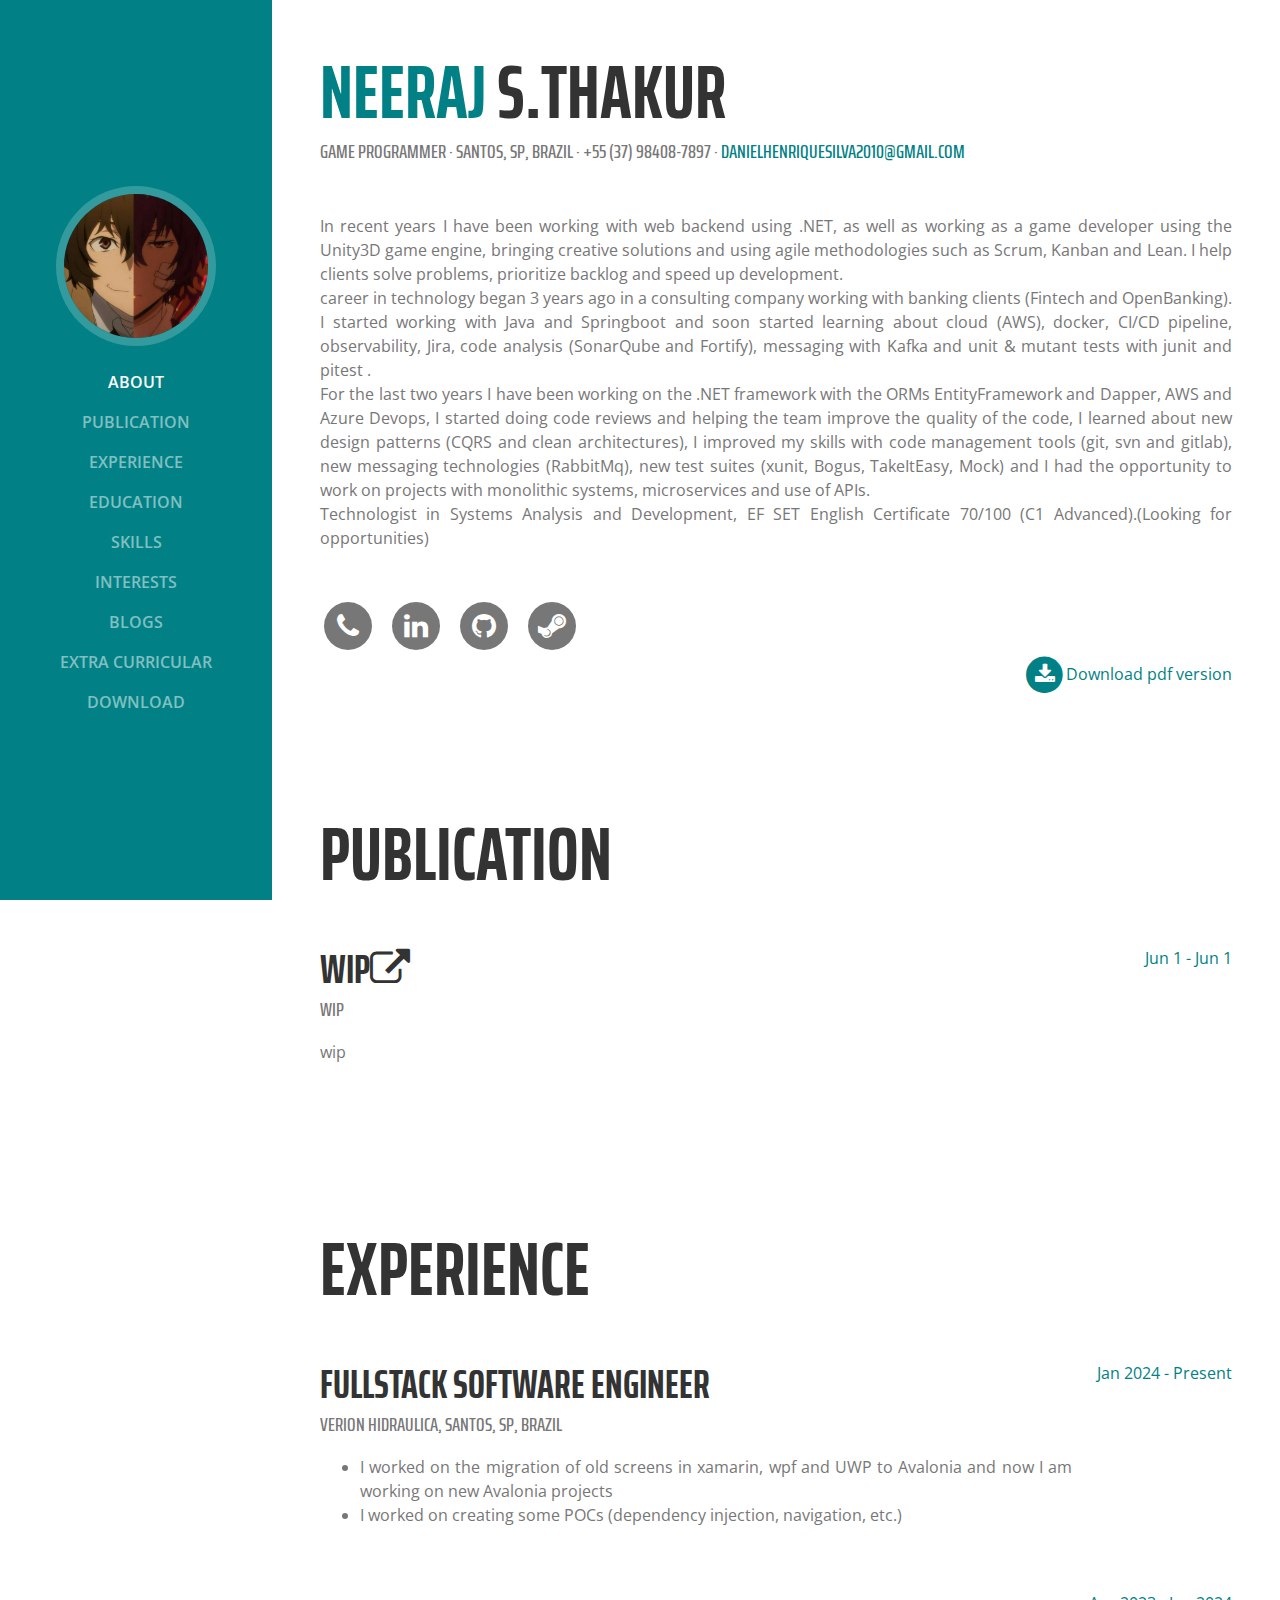
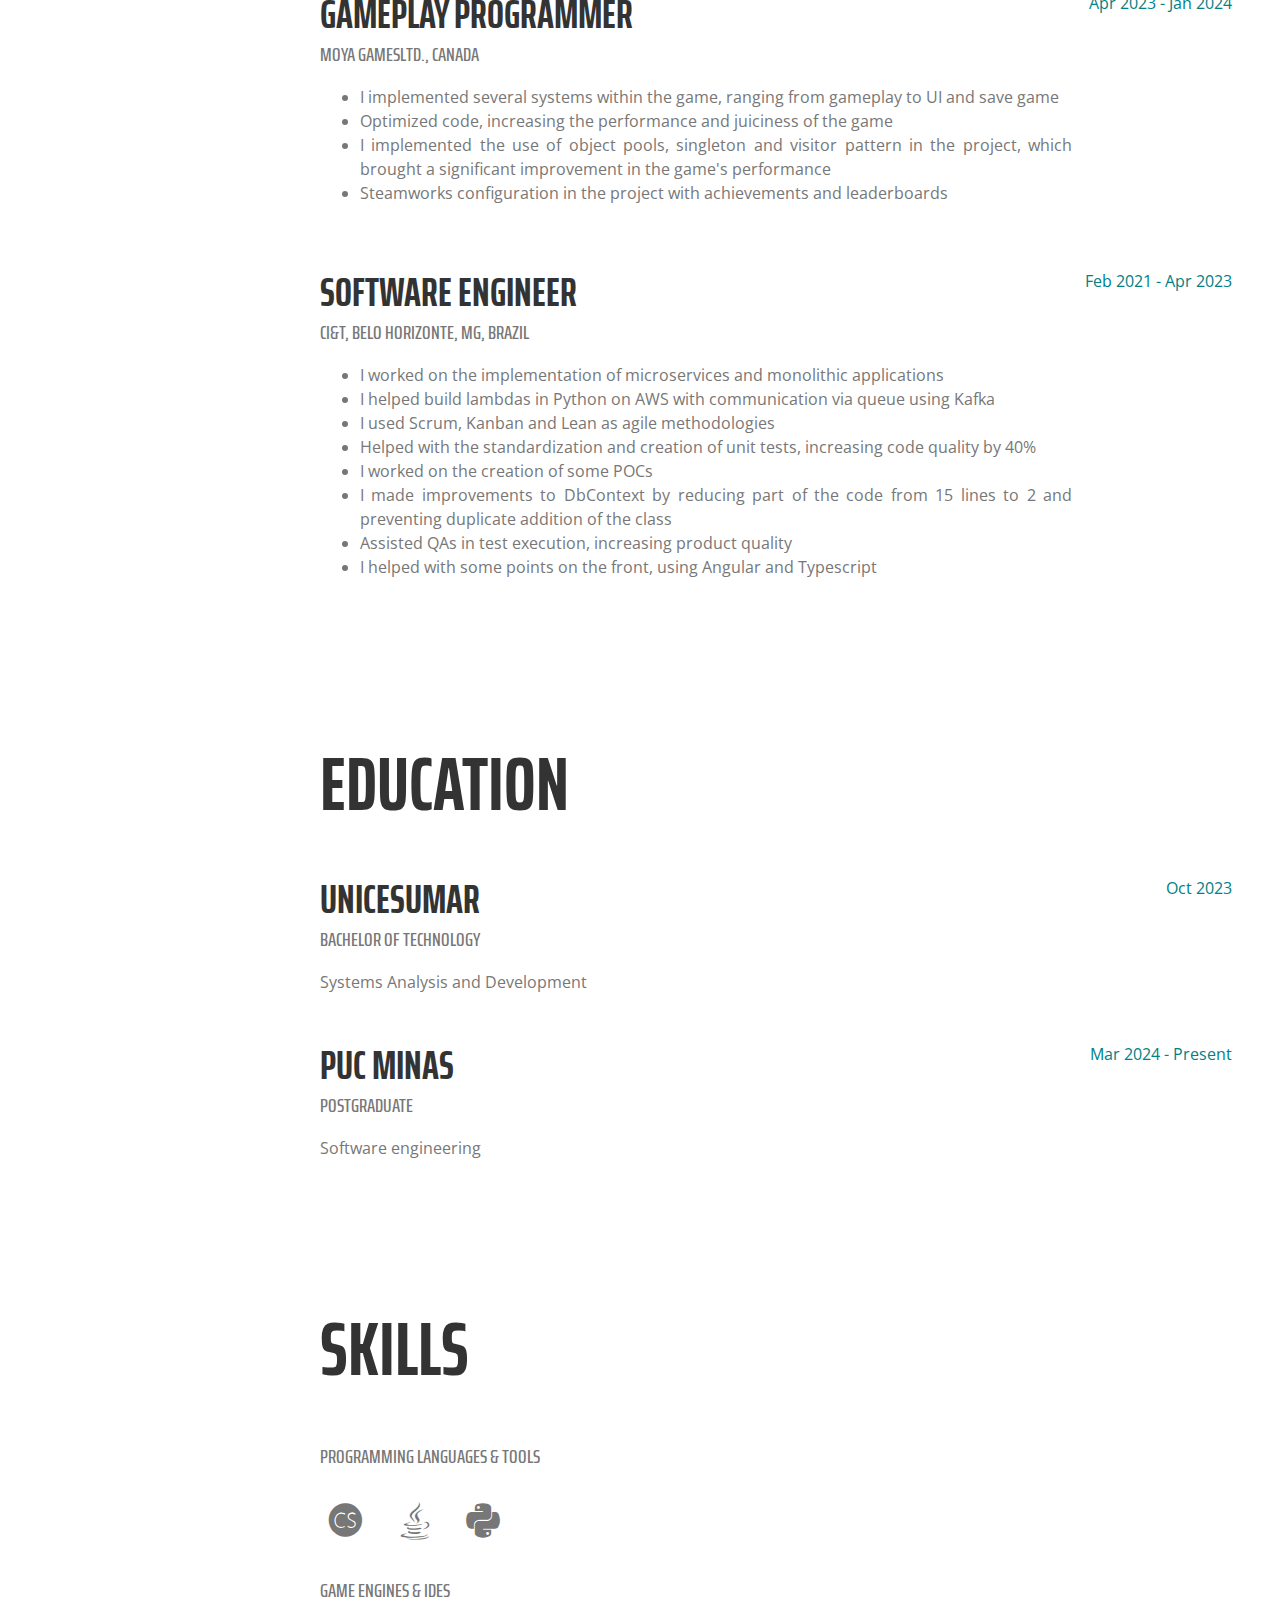
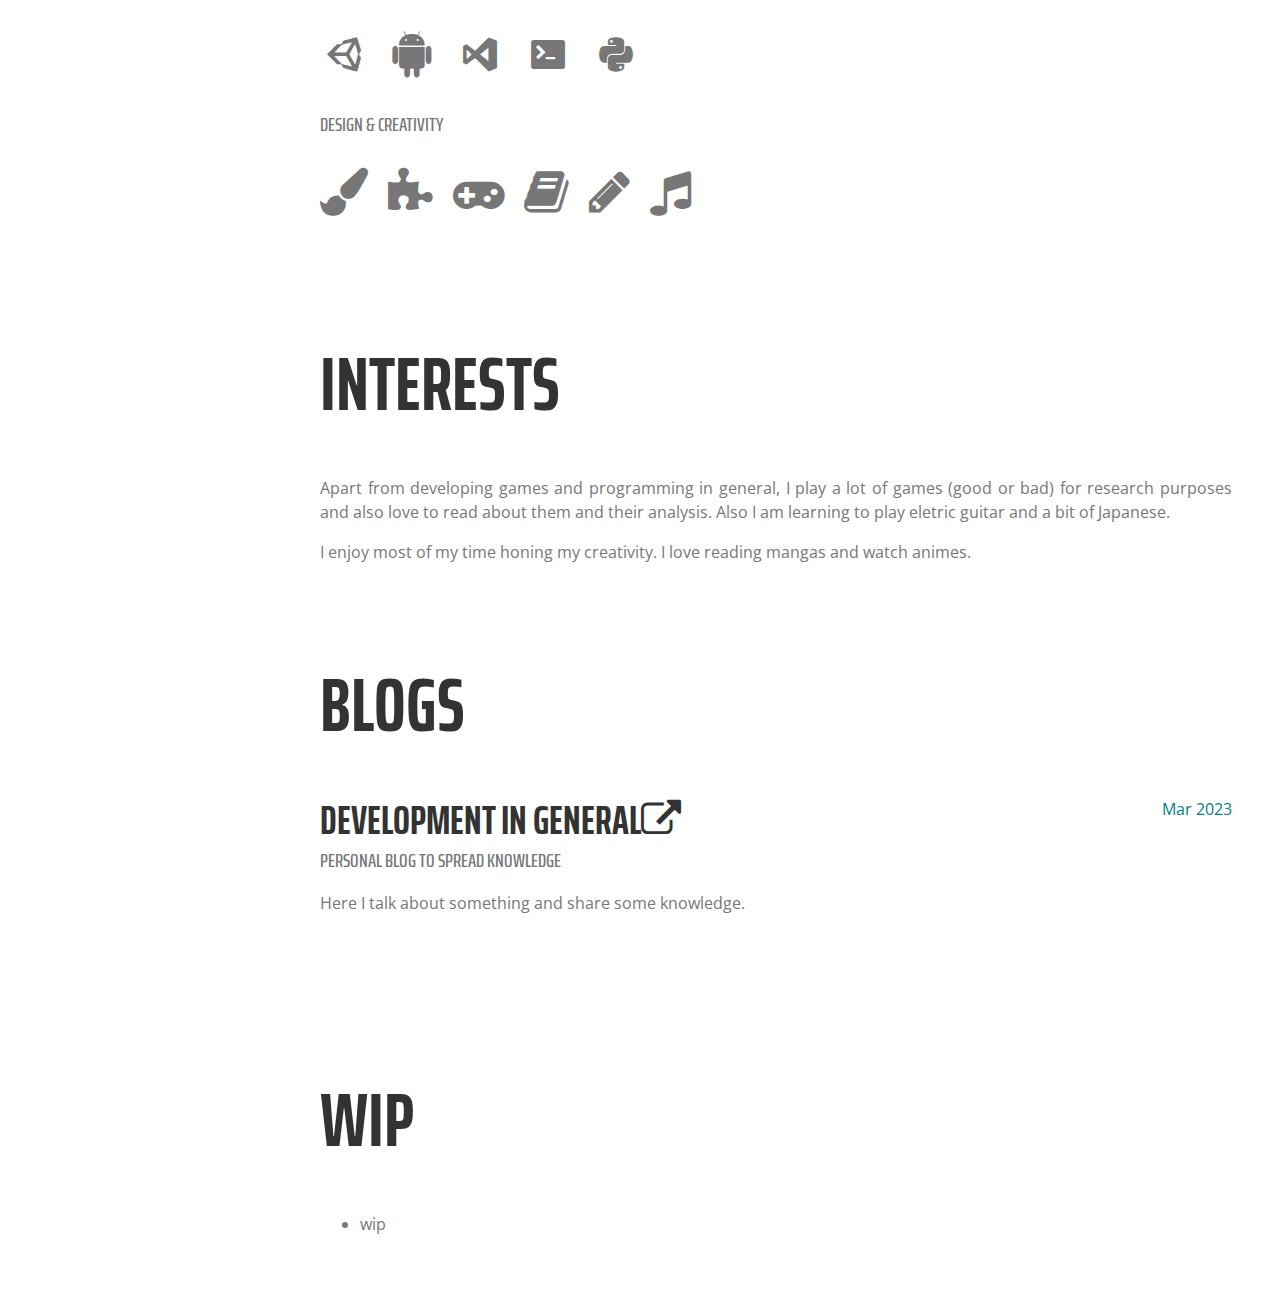
==== resume/index.html @ c1bdfba7 "new layout" ====
<!DOCTYPE html>
<html lang="en">

  <head>

    <meta charset="utf-8">
    <meta name="viewport" content="width=device-width, initial-scale=1, shrink-to-fit=no">
    <meta name="description" content="Software engineer and Game programmer Portfolio of Daniel Henrique, UniCesumar B.Tech gradutate. Experienced in Unity3D, Blender, C#, C++, Gameplay Prototyping and many more.">
    <meta name="author" content="Daniel Henrique, danielhenriquesilva2010@gmail.com">
    <meta name="keywords" content="Game, Programmer, Gameplay, Developer, Indie, Designer, Portfolio, Resume, Unity, Unity3D, Blender, C#, C++, C, Python, UniCesumar, Brazil, Brazilian, Microsoft, 3D, 2D">
    <meta property="og:image" content="../img/dazai.jpg">

    <title>Game Programmer Resume, Daniel Henrique</title>

    <!-- Bootstrap core CSS -->
    <link href="vendor/bootstrap/css/bootstrap.min.css" rel="stylesheet">

    <!-- Custom fonts for this template -->
    <link href="https://fonts.googleapis.com/css?family=Saira+Extra+Condensed" rel="stylesheet">
    <link href="https://fonts.googleapis.com/css?family=Open+Sans" rel="stylesheet">
    <link href="../vendor/font-awesome/css/font-awesome.min.css" rel="stylesheet">
    <link href="vendor/devicons/css/devicons.min.css" rel="stylesheet">
    <link href="vendor/simple-line-icons/css/simple-line-icons.css" rel="stylesheet">

    <!-- Custom styles for this template -->
    <link href="css/resume.min.css" rel="stylesheet">
    <link href="../css/theme.css" rel="stylesheet">
    <link rel="icon" href="../img/icon.ico">

  </head>

  <body id="page-top">

    <nav class="navbar navbar-expand-lg navbar-dark bg-primary fixed-top" id="sideNav">
      <a class="navbar-brand js-scroll-trigger" target="_parent"  href="..">
        <span class="d-block d-lg-none">Neeraj S.Thakur</span>
        <span class="d-none d-lg-block">
          <img class="img-fluid img-profile rounded-circle mx-auto mb-2" src="../img/dazai.jpg"  alt="Daniel Henrique, Game Programmer" title="Daniel Henrique">
        </span>
      </a>
      <button class="bg-primary navbar-toggler" type="button" data-toggle="collapse" data-target="#navbarSupportedContent" aria-controls="navbarSupportedContent" aria-expanded="false" aria-label="Toggle navigation" style="outline:0px">
        <span class="navbar-toggler-icon"></span>
      </button>
      <div class="bg-primary collapse navbar-collapse" id="navbarSupportedContent">
        <ul class="navbar-nav">
          <li class="nav-item">
            <a id="ScrollTo-about" class="nav-link js-scroll-trigger" href="#about">About</a>
          </li>
          <li class="nav-item">
            <a id="ScrollTo-publication" class="nav-link js-scroll-trigger" href="#publication">Publication</a>
          </li>
          <li class="nav-item">
            <a id="ScrollTo-experience" class="nav-link js-scroll-trigger" href="#experience">Experience</a>
          </li>
          <li class="nav-item">
            <a id="ScrollTo-education" class="nav-link js-scroll-trigger" href="#education">Education</a>
          </li>
          <li class="nav-item">
            <a id="ScrollTo-skills" class="nav-link js-scroll-trigger" href="#skills">Skills</a>
          </li>
          <li class="nav-item">
            <a id="ScrollTo-interests" class="nav-link js-scroll-trigger" href="#interests">Interests</a>
          </li>
          <li class="nav-item">
            <a id="ScrollTo-blogs" class="nav-link js-scroll-trigger" href="#blogs">Blogs</a>
          </li>
          <li class="nav-item">
            <a id="ScrollTo-blogs" class="nav-link js-scroll-trigger" href="#extracurricular">Extra Curricular</a>
          </li>
          <li class="nav-item">
            <a class="nav-link js-scroll-trigger" href="ResumeEN-DanielHenrique.pdf" download="ResumeEN-DanielHenrique.pdf">Download</a>
          </li>
        </ul>
      </div>
    </nav>

    <div class="container-fluid p-0">

      <section class="resume-section p-3 p-lg-5 d-flex d-column" id="about">
        <div class="my-auto">
          <a target="_parent"  href="..">
            <h1 class="mb-0">
              <span class="text-primary">Neeraj</span>
              S.Thakur
            </h1>
          </a>
          <div class="subheading mb-5">Game Programmer · Santos, SP, Brazil · +55 (37) 98408-7897 ·
            <a href="mailto:danielhenriquesilva2010@gmail.com">danielhenriquesilva2010@gmail.com</a>
          </div>
          <p class="mb-5">In recent years I have been working with web backend using .NET, as well as working as a game developer using the Unity3D game engine, bringing creative solutions and using agile methodologies such as Scrum, Kanban and Lean. I help clients solve problems, prioritize backlog and speed up development.
			
			<br>career in technology began 3 years ago in a consulting company working with banking clients (Fintech and OpenBanking). I started working with Java and Springboot and soon started learning about cloud (AWS), docker, CI/CD pipeline, observability, Jira, code analysis (SonarQube and Fortify), messaging with Kafka and unit & mutant tests with junit and pitest .
			
			<br>For the last two years I have been working on the .NET framework with the ORMs EntityFramework and Dapper, AWS and Azure Devops, I started doing code reviews and helping the team improve the quality of the code, I learned about new design patterns (CQRS and clean architectures), I improved my skills with code management tools (git, svn and gitlab), new messaging technologies (RabbitMq), new test suites (xunit, Bogus, TakeItEasy, Mock) and I had the opportunity to work on projects with monolithic systems, microservices and use of APIs.
			
			<br>Technologist in Systems Analysis and Development, EF SET English Certificate 70/100 (C1 Advanced).(Looking for opportunities)</p>
          <ul class="list-inline list-social-icons mb-0">
            <li class="list-inline-item">
              <a href="tel:+5537984087897">
                <span class="fa-stack fa-lg">
                  <i class="fa fa-circle fa-stack-2x"></i>
                  <i class="fa fa-phone fa-stack-1x fa-inverse"></i>
                </span>
              </a>
            </li>
            <li class="list-inline-item">
              <a href="https://www.linkedin.com/in/daniel-henrique-silva-167375132/" target="_blank">
                <span class="fa-stack fa-lg">
                  <i class="fa fa-circle fa-stack-2x"></i>
                  <i class="fa fa-linkedin fa-stack-1x fa-inverse"></i>
                </span>
              </a>
            </li>
            <li class="list-inline-item">
              <a href="https://github.com/lekrieg" target="_blank">
                <span class="fa-stack fa-lg">
                  <i class="fa fa-circle fa-stack-2x"></i>
                  <i class="fa fa-github fa-stack-1x fa-inverse"></i>
                </span>
              </a>
            </li>
            <li class="list-inline-item">
              <a href="https://steamcommunity.com/profiles/76561199557703453/" target="_blank">
                <span class="fa-stack fa-lg">
                  <i class="fa fa-circle fa-stack-2x"></i>
                  <i class="fa fa-steam fa-stack-1x fa-inverse"></i>
                </span>
              </a>
            </li>
          </ul>
          <p style="float: right" class="list-inline-item">
            <a href="ResumeEN-DanielHenrique.pdf" download="ResumeEN-DanielHenrique.pdf">
              <span class="fa-stack fa-lg">
                <i class="fa fa-circle fa-stack-2x"></i>
                <i class="fa fa-download fa-stack-1x fa-inverse"></i>
              </span>Download pdf version
            </a>
          </p>
        </div>
      </section>

      
      <section class="resume-section p-3 p-lg-5 d-flex flex-column" id="publication">
          <div class="my-auto">
            <h1 class="mb-5">Publication</h1>
  
            <div class="resume-item d-flex flex-column flex-md-row mb-5">
              <div class="resume-content mr-auto">
                <h3 class="mb-0">WIP<i class="fa fa-external-link"></i></h3>
                <div class="subheading mb-3">wip</div>
                <p>wip</p>
              </div>
              <div class="resume-date text-md-right">
                <span class="text-primary">Jun 1 - Jun 1</span>
              </div>
            </div>
      </section>      

      <section class="resume-section p-3 p-lg-5 d-flex flex-column" id="experience">
        <div class="my-auto">
          <h1 class="mb-5">Experience</h1>
		  
          <div class="resume-item d-flex flex-column flex-md-row mb-5">
            <div class="resume-content mr-auto">
              <h3 class="mb-0">Fullstack software engineer</h3>
              <div class="subheading mb-3">Verion Hidraulica, Santos, SP, Brazil</div>
              <ul>
                  <li>I worked on the migration of old screens in xamarin, wpf and UWP to Avalonia and now I am working on new Avalonia projects</li>
                  <li>I worked on creating some POCs (dependency injection, navigation, etc.)</li>
              </ul>
            </div>
            <div class="resume-date text-md-right">
              <span class="text-primary">Jan 2024 - Present</span>
            </div>
          </div>

          <div class="resume-item d-flex flex-column flex-md-row mb-5">
            <div class="resume-content mr-auto">
              <h3 class="mb-0">Gameplay Programmer</h3>
              <div class="subheading mb-3">Moya GamesLTD., Canada</div>              
              <ul>
                  <li>I implemented several systems within the game, ranging from gameplay to UI and save game</li>
                  <li>Optimized code, increasing the performance and juiciness of the game</li>
                  <li>I implemented the use of object pools, singleton and visitor pattern in the project, which brought a significant improvement in the game's performance</li>
				  <li>Steamworks configuration in the project with achievements and leaderboards</li>
              </ul>
            </div>
            <div class="resume-date text-md-right">
              <span class="text-primary">Apr 2023 - Jan 2024</span>
            </div>
          </div>

          <div class="resume-item d-flex flex-column flex-md-row mb-5">
            <div class="resume-content mr-auto">
              <h3 class="mb-0">Software engineer</h3>
              <div class="subheading mb-3">CI&T, Belo Horizonte, MG, Brazil</div>
              <ul>
                  <li>I worked on the implementation of microservices and monolithic applications</li>
                  <li>I helped build lambdas in Python on AWS with communication via queue using Kafka</li>
                  <li>I used Scrum, Kanban and Lean as agile methodologies</li>
				  <li>Helped with the standardization and creation of unit tests, increasing code quality by 40%</li>
				  <li>I worked on the creation of some POCs</li>
				  <li>I made improvements to DbContext by reducing part of the code from 15 lines to 2 and preventing duplicate addition of the class</li>
				  <li>Assisted QAs in test execution, increasing product quality</li>
				  <li>I helped with some points on the front, using Angular and Typescript</li>
              </ul>
            </div>
            <div class="resume-date text-md-right">
              <span class="text-primary">Feb 2021 - Apr 2023</span>
            </div>
          </div>

      </section>

      <section class="resume-section p-3 p-lg-5 d-flex flex-column" id="education">
        <div class="my-auto">
          <h1 class="mb-5">Education</h1>

          <div class="resume-item d-flex flex-column flex-md-row mb-5">
            <div class="resume-content mr-auto">
              <h3 class="mb-0">UniCesumar</h3>
              <div class="subheading mb-3">Bachelor of Technology</div>
              <div>Systems Analysis and Development</div>
            </div>
            <div class="resume-date text-md-right">
              <span class="text-primary">Oct 2023</span>
            </div>
          </div>

		  <div class="resume-item d-flex flex-column flex-md-row mb-5">
            <div class="resume-content mr-auto">
              <h3 class="mb-0">PUC Minas</h3>
              <div class="subheading mb-3">Postgraduate</div>
              <div>Software engineering</div>
            </div>
            <div class="resume-date text-md-right">
              <span class="text-primary">Mar 2024 - Present</span>
            </div>
          </div>

        </div>
      </section>

      <section class="resume-section p-3 p-lg-5 d-flex flex-column" id="skills">
        <div class="my-auto">
          <h1 class="mb-5">Skills</h1>
          
          <div class="subheading mb-3">Programming Languages &amp; Tools</div>
          <ul class="list-inline list-icons">
            <li class="list-inline-item">
              <i class="devicons devicons-scriptcs"></i>
            </li>
            <li class="list-inline-item">
              <i class="devicons devicons-java"></i>
            </li>
            <li class="list-inline-item">
              <i class="devicons devicons-python"></i>
            </li>
          </ul>
          <div class="subheading mb-3">Game Engines &amp; IDEs</div>
          <ul class="list-inline list-icons">
            <li class="list-inline-item">
              <i class="devicons devicons-unity_small"></i>
            </li>
            <li class="list-inline-item">
              <i class="devicons devicons-android"></i>
            </li>
            <li class="list-inline-item">
              <i class="devicons devicons-visualstudio"></i>
            </li>
            <li class="list-inline-item">
              <i class="devicons devicons-terminal"></i>
            </li>
            <li class="list-inline-item">
              <i class="devicons devicons-python"></i>
            </li>
          </ul>
          <div class="subheading mb-3">Design &amp; Creativity</div>
          <ul class="list-inline list-icons">
            <li class="list-inline-item">
              <i class="fa fa-paint-brush"></i>
            </li>
            <li class="list-inline-item">
              <i class="fa fa-puzzle-piece"></i>
            </li>
            <li class="list-inline-item">
              <i class="fa fa-gamepad"></i>
            </li>
            <li class="list-inline-item">
              <i class="fa fa-book"></i>
            </li>
            <li class="list-inline-item">
              <i class="fa fa-pencil"></i>
            </li>
            <li class="list-inline-item">
              <i class="fa fa-music"></i>
            </li>
          </ul>
        </div>
      </section>      

      <section class="resume-section p-3 p-lg-5 d-flex flex-column" id="interests">
        <div class="my-auto">
          <h1 class="mb-5">Interests</h1>
          <p>Apart from developing games and programming in general, I play a lot of games (good or bad) for research purposes and also love to read about them and their analysis. Also I am learning to play eletric guitar and a bit of Japanese.</p>
          <p class="mb-0">I enjoy most of my time honing my creativity. I love reading mangas and watch animes.</p>
        </div>
      </section>

      <section class="resume-section p-3 p-lg-5 d-flex flex-column" id="blogs">
        <div class="my-auto">
          <h1 class="mb-5">Blogs</h1>
          <div class="resume-item d-flex flex-column flex-md-row mb-5">
            <div class="resume-content mr-auto">
              <a target="_blank" href="https://doorsofstone.hashnode.dev/?source=top_nav_blog_home"><h3 class="mb-0">Development in general<i class="fa fa-external-link"></i></h3></a>
              <div class="subheading mb-3">Personal blog to spread knowledge</div>
              <p>Here I talk about something and share some knowledge.</p>
            </div>
            <div class="resume-date text-md-right">
              <span class="text-primary">Mar 2023</span>
            </div>
          </div>
        </div>
      </section>

      <section class="resume-section p-3 p-lg-5 d-flex flex-column" id="extracurricular">
        <div class="my-auto">
          <h1 class="mb-5">Wip</h1>
          <ul>
            <li>wip</li>
        </ul>
        </div>
      </section>

    </div>

    <!-- Bootstrap core JavaScript -->
    <script src="../vendor/jquery/jquery.min.js"></script>
    <script src="vendor/bootstrap/js/bootstrap.bundle.min.js"></script>

    <!-- Plugin JavaScript -->
    <script src="vendor/jquery-easing/jquery.easing.min.js"></script>

    <!-- Custom scripts for this template -->
    <script src="js/resume.min.js"></script>

  </body>

</html>
---- resume/vendor/devicons/css/devicons.min.css ----
/*!
 *  Devicons 1.8.0 made by Theodore Vorillas / http://vorillaz.com 
 */
@font-face{font-family:devicons;src:url(../fonts/devicons.eot?xqxft6);src:url(../fonts/devicons.eot?#iefixxqxft6) format("embedded-opentype"),url(../fonts/devicons.woff?xqxft6) format("woff"),url(../fonts/devicons.ttf?xqxft6) format("truetype"),url(../fonts/devicons.svg?xqxft6#devicons) format("svg");font-weight:400;font-style:normal}.devicons{font-family:devicons;speak:none;font-style:normal;font-weight:400;font-variant:normal;text-transform:none;line-height:1;-webkit-font-smoothing:antialiased;-moz-osx-font-smoothing:grayscale}.devicons-git:before{content:"\e602"}.devicons-git_compare:before{content:"\e628"}.devicons-git_branch:before{content:"\e625"}.devicons-git_commit:before{content:"\e629"}.devicons-git_pull_request:before{content:"\e626"}.devicons-git_merge:before{content:"\e627"}.devicons-bitbucket:before{content:"\e603"}.devicons-github_alt:before{content:"\e608"}.devicons-github_badge:before{content:"\e609"}.devicons-github:before{content:"\e60a"}.devicons-github_full:before{content:"\e617"}.devicons-java:before{content:"\e638"}.devicons-ruby:before{content:"\e639"}.devicons-scala:before{content:"\e637"}.devicons-python:before{content:"\e63c"}.devicons-go:before{content:"\e624"}.devicons-ruby_on_rails:before{content:"\e63b"}.devicons-django:before{content:"\e61d"}.devicons-markdown:before{content:"\e63e"}.devicons-php:before{content:"\e63d"}.devicons-mysql:before{content:"\e604"}.devicons-streamline:before{content:"\e605"}.devicons-database:before{content:"\e606"}.devicons-laravel:before{content:"\e63f"}.devicons-javascript:before{content:"\e64e"}.devicons-angular:before{content:"\e653"}.devicons-backbone:before{content:"\e652"}.devicons-coffeescript:before{content:"\e651"}.devicons-jquery:before{content:"\e650"}.devicons-modernizr:before{content:"\e620"}.devicons-jquery_ui:before{content:"\e654"}.devicons-ember:before{content:"\e61b"}.devicons-dojo:before{content:"\e61c"}.devicons-nodejs:before{content:"\e619"}.devicons-nodejs_small:before{content:"\e618"}.devicons-javascript_shield:before{content:"\e64f"}.devicons-bootstrap:before{content:"\e647"}.devicons-sass:before{content:"\e64b"}.devicons-css3_full:before{content:"\e64a"}.devicons-css3:before{content:"\e649"}.devicons-html5:before{content:"\e636"}.devicons-html5_multimedia:before{content:"\e632"}.devicons-html5_device_access:before{content:"\e633"}.devicons-html5_3d_effects:before{content:"\e635"}.devicons-html5_connectivity:before{content:"\e634"}.devicons-ghost_small:before{content:"\e614"}.devicons-ghost:before{content:"\e61f"}.devicons-magento:before{content:"\e640"}.devicons-joomla:before{content:"\e641"}.devicons-jekyll_small:before{content:"\e60d"}.devicons-drupal:before{content:"\e642"}.devicons-wordpress:before{content:"\e60b"}.devicons-grunt:before{content:"\e64c"}.devicons-bower:before{content:"\e64d"}.devicons-npm:before{content:"\e61e"}.devicons-yahoo_small:before{content:"\e62b"}.devicons-yahoo:before{content:"\e615"}.devicons-bing_small:before{content:"\e600"}.devicons-windows:before{content:"\e60f"}.devicons-linux:before{content:"\e612"}.devicons-ubuntu:before{content:"\e63a"}.devicons-android:before{content:"\e60e"}.devicons-apple:before{content:"\e611"}.devicons-appstore:before{content:"\e613"}.devicons-phonegap:before{content:"\e630"}.devicons-blackberry:before{content:"\e623"}.devicons-stackoverflow:before{content:"\e610"}.devicons-techcrunch:before{content:"\e62c"}.devicons-codrops:before{content:"\e62f"}.devicons-css_tricks:before{content:"\e601"}.devicons-smashing_magazine:before{content:"\e62d"}.devicons-netmagazine:before{content:"\e62e"}.devicons-codepen:before{content:"\e616"}.devicons-cssdeck:before{content:"\e62a"}.devicons-hackernews:before{content:"\e61a"}.devicons-dropbox:before{content:"\e607"}.devicons-google_drive:before{content:"\e631"}.devicons-visualstudio:before{content:"\e60c"}.devicons-unity_small:before{content:"\e621"}.devicons-raspberry_pi:before{content:"\e622"}.devicons-chrome:before{content:"\e643"}.devicons-ie:before{content:"\e644"}.devicons-firefox:before{content:"\e645"}.devicons-opera:before{content:"\e646"}.devicons-safari:before{content:"\e648"}.devicons-swift:before{content:"\e655"}.devicons-symfony:before{content:"\e656"}.devicons-symfony_badge:before{content:"\e657"}.devicons-less:before{content:"\e658"}.devicons-stylus:before{content:"\e659"}.devicons-trello:before{content:"\e65a"}.devicons-atlassian:before{content:"\e65b"}.devicons-jira:before{content:"\e65c"}.devicons-envato:before{content:"\e65d"}.devicons-snap_svg:before{content:"\e65e"}.devicons-raphael:before{content:"\e65f"}.devicons-google_analytics:before{content:"\e660"}.devicons-compass:before{content:"\e661"}.devicons-onedrive:before{content:"\e662"}.devicons-gulp:before{content:"\e663"}.devicons-atom:before{content:"\e664"}.devicons-cisco:before{content:"\e665"}.devicons-nancy:before{content:"\e666"}.devicons-clojure:before{content:"\e668"}.devicons-clojure_alt:before{content:"\e66a"}.devicons-perl:before{content:"\e669"}.devicons-celluloid:before{content:"\e66b"}.devicons-w3c:before{content:"\e66c"}.devicons-redis:before{content:"\e66d"}.devicons-postgresql:before{content:"\e66e"}.devicons-webplatform:before{content:"\e66f"}.devicons-jenkins:before{content:"\e667"}.devicons-requirejs:before{content:"\e670"}.devicons-opensource:before{content:"\e671"}.devicons-typo3:before{content:"\e672"}.devicons-uikit:before{content:"\e673"}.devicons-doctrine:before{content:"\e674"}.devicons-groovy:before{content:"\e675"}.devicons-nginx:before{content:"\e676"}.devicons-haskell:before{content:"\e677"}.devicons-zend:before{content:"\e678"}.devicons-gnu:before{content:"\e679"}.devicons-yeoman:before{content:"\e67a"}.devicons-heroku:before{content:"\e67b"}.devicons-debian:before{content:"\e67d"}.devicons-travis:before{content:"\e67e"}.devicons-dotnet:before{content:"\e67f"}.devicons-codeigniter:before{content:"\e680"}.devicons-javascript_badge:before{content:"\e681"}.devicons-yii:before{content:"\e682"}.devicons-msql_server:before{content:"\e67c"}.devicons-composer:before{content:"\e683"}.devicons-krakenjs_badge:before{content:"\e684"}.devicons-krakenjs:before{content:"\e685"}.devicons-mozilla:before{content:"\e686"}.devicons-firebase:before{content:"\e687"}.devicons-sizzlejs:before{content:"\e688"}.devicons-creativecommons:before{content:"\e689"}.devicons-creativecommons_badge:before{content:"\e68a"}.devicons-mitlicence:before{content:"\e68b"}.devicons-senchatouch:before{content:"\e68c"}.devicons-bugsense:before{content:"\e68d"}.devicons-extjs:before{content:"\e68e"}.devicons-mootools_badge:before{content:"\e68f"}.devicons-mootools:before{content:"\e690"}.devicons-ruby_rough:before{content:"\e691"}.devicons-komodo:before{content:"\e692"}.devicons-coda:before{content:"\e693"}.devicons-bintray:before{content:"\e694"}.devicons-terminal:before{content:"\e695"}.devicons-code:before{content:"\e696"}.devicons-responsive:before{content:"\e697"}.devicons-dart:before{content:"\e698"}.devicons-aptana:before{content:"\e699"}.devicons-mailchimp:before{content:"\e69a"}.devicons-netbeans:before{content:"\e69b"}.devicons-dreamweaver:before{content:"\e69c"}.devicons-brackets:before{content:"\e69d"}.devicons-eclipse:before{content:"\e69e"}.devicons-cloud9:before{content:"\e69f"}.devicons-scrum:before{content:"\e6a0"}.devicons-prolog:before{content:"\e6a1"}.devicons-terminal_badge:before{content:"\e6a2"}.devicons-code_badge:before{content:"\e6a3"}.devicons-mongodb:before{content:"\e6a4"}.devicons-meteor:before{content:"\e6a5"}.devicons-meteorfull:before{content:"\e6a6"}.devicons-fsharp:before{content:"\e6a7"}.devicons-rust:before{content:"\e6a8"}.devicons-ionic:before{content:"\e6a9"}.devicons-sublime:before{content:"\e6aa"}.devicons-appcelerator:before{content:"\e6ab"}.devicons-asterisk:before{content:"\e6ac"}.devicons-aws:before{content:"\e6ad"}.devicons-digital-ocean:before{content:"\e6ae"}.devicons-dlang:before{content:"\e6af"}.devicons-docker:before{content:"\e6b0"}.devicons-erlang:before{content:"\e6b1"}.devicons-google-cloud-platform:before{content:"\e6b2"}.devicons-grails:before{content:"\e6b3"}.devicons-illustrator:before{content:"\e6b4"}.devicons-intellij:before{content:"\e6b5"}.devicons-materializecss:before{content:"\e6b6"}.devicons-openshift:before{content:"\e6b7"}.devicons-photoshop:before{content:"\e6b8"}.devicons-rackspace:before{content:"\e6b9"}.devicons-react:before{content:"\e6ba"}.devicons-redhat:before{content:"\e6bb"}.devicons-scriptcs:before{content:"\e6bc"}.devicons-sqllite:before{content:"\e6c4"}.devicons-vim:before{content:"\e6c5"}
---- resume/vendor/simple-line-icons/css/simple-line-icons.css ----
@font-face {
  font-family: 'simple-line-icons';
  src: url('../fonts/Simple-Line-Icons.eot?v=2.4.0');
  src: url('../fonts/Simple-Line-Icons.eot?v=2.4.0#iefix') format('embedded-opentype'), url('../fonts/Simple-Line-Icons.woff2?v=2.4.0') format('woff2'), url('../fonts/Simple-Line-Icons.ttf?v=2.4.0') format('truetype'), url('../fonts/Simple-Line-Icons.woff?v=2.4.0') format('woff'), url('../fonts/Simple-Line-Icons.svg?v=2.4.0#simple-line-icons') format('svg');
  font-weight: normal;
  font-style: normal;
}
/*
 Use the following CSS code if you want to have a class per icon.
 Instead of a list of all class selectors, you can use the generic [class*="icon-"] selector, but it's slower:
*/
.icon-user,
.icon-people,
.icon-user-female,
.icon-user-follow,
.icon-user-following,
.icon-user-unfollow,
.icon-login,
.icon-logout,
.icon-emotsmile,
.icon-phone,
.icon-call-end,
.icon-call-in,
.icon-call-out,
.icon-map,
.icon-location-pin,
.icon-direction,
.icon-directions,
.icon-compass,
.icon-layers,
.icon-menu,
.icon-list,
.icon-options-vertical,
.icon-options,
.icon-arrow-down,
.icon-arrow-left,
.icon-arrow-right,
.icon-arrow-up,
.icon-arrow-up-circle,
.icon-arrow-left-circle,
.icon-arrow-right-circle,
.icon-arrow-down-circle,
.icon-check,
.icon-clock,
.icon-plus,
.icon-minus,
.icon-close,
.icon-event,
.icon-exclamation,
.icon-organization,
.icon-trophy,
.icon-screen-smartphone,
.icon-screen-desktop,
.icon-plane,
.icon-notebook,
.icon-mustache,
.icon-mouse,
.icon-magnet,
.icon-energy,
.icon-disc,
.icon-cursor,
.icon-cursor-move,
.icon-crop,
.icon-chemistry,
.icon-speedometer,
.icon-shield,
.icon-screen-tablet,
.icon-magic-wand,
.icon-hourglass,
.icon-graduation,
.icon-ghost,
.icon-game-controller,
.icon-fire,
.icon-eyeglass,
.icon-envelope-open,
.icon-envelope-letter,
.icon-bell,
.icon-badge,
.icon-anchor,
.icon-wallet,
.icon-vector,
.icon-speech,
.icon-puzzle,
.icon-printer,
.icon-present,
.icon-playlist,
.icon-pin,
.icon-picture,
.icon-handbag,
.icon-globe-alt,
.icon-globe,
.icon-folder-alt,
.icon-folder,
.icon-film,
.icon-feed,
.icon-drop,
.icon-drawer,
.icon-docs,
.icon-doc,
.icon-diamond,
.icon-cup,
.icon-calculator,
.icon-bubbles,
.icon-briefcase,
.icon-book-open,
.icon-basket-loaded,
.icon-basket,
.icon-bag,
.icon-action-undo,
.icon-action-redo,
.icon-wrench,
.icon-umbrella,
.icon-trash,
.icon-tag,
.icon-support,
.icon-frame,
.icon-size-fullscreen,
.icon-size-actual,
.icon-shuffle,
.icon-share-alt,
.icon-share,
.icon-rocket,
.icon-question,
.icon-pie-chart,
.icon-pencil,
.icon-note,
.icon-loop,
.icon-home,
.icon-grid,
.icon-graph,
.icon-microphone,
.icon-music-tone-alt,
.icon-music-tone,
.icon-earphones-alt,
.icon-earphones,
.icon-equalizer,
.icon-like,
.icon-dislike,
.icon-control-start,
.icon-control-rewind,
.icon-control-play,
.icon-control-pause,
.icon-control-forward,
.icon-control-end,
.icon-volume-1,
.icon-volume-2,
.icon-volume-off,
.icon-calendar,
.icon-bulb,
.icon-chart,
.icon-ban,
.icon-bubble,
.icon-camrecorder,
.icon-camera,
.icon-cloud-download,
.icon-cloud-upload,
.icon-envelope,
.icon-eye,
.icon-flag,
.icon-heart,
.icon-info,
.icon-key,
.icon-link,
.icon-lock,
.icon-lock-open,
.icon-magnifier,
.icon-magnifier-add,
.icon-magnifier-remove,
.icon-paper-clip,
.icon-paper-plane,
.icon-power,
.icon-refresh,
.icon-reload,
.icon-settings,
.icon-star,
.icon-symbol-female,
.icon-symbol-male,
.icon-target,
.icon-credit-card,
.icon-paypal,
.icon-social-tumblr,
.icon-social-twitter,
.icon-social-facebook,
.icon-social-instagram,
.icon-social-linkedin,
.icon-social-pinterest,
.icon-social-github,
.icon-social-google,
.icon-social-reddit,
.icon-social-skype,
.icon-social-dribbble,
.icon-social-behance,
.icon-social-foursqare,
.icon-social-soundcloud,
.icon-social-spotify,
.icon-social-stumbleupon,
.icon-social-youtube,
.icon-social-dropbox,
.icon-social-vkontakte,
.icon-social-steam {
  font-family: 'simple-line-icons';
  speak: none;
  font-style: normal;
  font-weight: normal;
  font-variant: normal;
  text-transform: none;
  line-height: 1;
  /* Better Font Rendering =========== */
  -webkit-font-smoothing: antialiased;
  -moz-osx-font-smoothing: grayscale;
}
.icon-user:before {
  content: "\e005";
}
.icon-people:before {
  content: "\e001";
}
.icon-user-female:before {
  content: "\e000";
}
.icon-user-follow:before {
  content: "\e002";
}
.icon-user-following:before {
  content: "\e003";
}
.icon-user-unfollow:before {
  content: "\e004";
}
.icon-login:before {
  content: "\e066";
}
.icon-logout:before {
  content: "\e065";
}
.icon-emotsmile:before {
  content: "\e021";
}
.icon-phone:before {
  content: "\e600";
}
.icon-call-end:before {
  content: "\e048";
}
.icon-call-in:before {
  content: "\e047";
}
.icon-call-out:before {
  content: "\e046";
}
.icon-map:before {
  content: "\e033";
}
.icon-location-pin:before {
  content: "\e096";
}
.icon-direction:before {
  content: "\e042";
}
.icon-directions:before {
  content: "\e041";
}
.icon-compass:before {
  content: "\e045";
}
.icon-layers:before {
  content: "\e034";
}
.icon-menu:before {
  content: "\e601";
}
.icon-list:before {
  content: "\e067";
}
.icon-options-vertical:before {
  content: "\e602";
}
.icon-options:before {
  content: "\e603";
}
.icon-arrow-down:before {
  content: "\e604";
}
.icon-arrow-left:before {
  content: "\e605";
}
.icon-arrow-right:before {
  content: "\e606";
}
.icon-arrow-up:before {
  content: "\e607";
}
.icon-arrow-up-circle:before {
  content: "\e078";
}
.icon-arrow-left-circle:before {
  content: "\e07a";
}
.icon-arrow-right-circle:before {
  content: "\e079";
}
.icon-arrow-down-circle:before {
  content: "\e07b";
}
.icon-check:before {
  content: "\e080";
}
.icon-clock:before {
  content: "\e081";
}
.icon-plus:before {
  content: "\e095";
}
.icon-minus:before {
  content: "\e615";
}
.icon-close:before {
  content: "\e082";
}
.icon-event:before {
  content: "\e619";
}
.icon-exclamation:before {
  content: "\e617";
}
.icon-organization:before {
  content: "\e616";
}
.icon-trophy:before {
  content: "\e006";
}
.icon-screen-smartphone:before {
  content: "\e010";
}
.icon-screen-desktop:before {
  content: "\e011";
}
.icon-plane:before {
  content: "\e012";
}
.icon-notebook:before {
  content: "\e013";
}
.icon-mustache:before {
  content: "\e014";
}
.icon-mouse:before {
  content: "\e015";
}
.icon-magnet:before {
  content: "\e016";
}
.icon-energy:before {
  content: "\e020";
}
.icon-disc:before {
  content: "\e022";
}
.icon-cursor:before {
  content: "\e06e";
}
.icon-cursor-move:before {
  content: "\e023";
}
.icon-crop:before {
  content: "\e024";
}
.icon-chemistry:before {
  content: "\e026";
}
.icon-speedometer:before {
  content: "\e007";
}
.icon-shield:before {
  content: "\e00e";
}
.icon-screen-tablet:before {
  content: "\e00f";
}
.icon-magic-wand:before {
  content: "\e017";
}
.icon-hourglass:before {
  content: "\e018";
}
.icon-graduation:before {
  content: "\e019";
}
.icon-ghost:before {
  content: "\e01a";
}
.icon-game-controller:before {
  content: "\e01b";
}
.icon-fire:before {
  content: "\e01c";
}
.icon-eyeglass:before {
  content: "\e01d";
}
.icon-envelope-open:before {
  content: "\e01e";
}
.icon-envelope-letter:before {
  content: "\e01f";
}
.icon-bell:before {
  content: "\e027";
}
.icon-badge:before {
  content: "\e028";
}
.icon-anchor:before {
  content: "\e029";
}
.icon-wallet:before {
  content: "\e02a";
}
.icon-vector:before {
  content: "\e02b";
}
.icon-speech:before {
  content: "\e02c";
}
.icon-puzzle:before {
  content: "\e02d";
}
.icon-printer:before {
  content: "\e02e";
}
.icon-present:before {
  content: "\e02f";
}
.icon-playlist:before {
  content: "\e030";
}
.icon-pin:before {
  content: "\e031";
}
.icon-picture:before {
  content: "\e032";
}
.icon-handbag:before {
  content: "\e035";
}
.icon-globe-alt:before {
  content: "\e036";
}
.icon-globe:before {
  content: "\e037";
}
.icon-folder-alt:before {
  content: "\e039";
}
.icon-folder:before {
  content: "\e089";
}
.icon-film:before {
  content: "\e03a";
}
.icon-feed:before {
  content: "\e03b";
}
.icon-drop:before {
  content: "\e03e";
}
.icon-drawer:before {
  content: "\e03f";
}
.icon-docs:before {
  content: "\e040";
}
.icon-doc:before {
  content: "\e085";
}
.icon-diamond:before {
  content: "\e043";
}
.icon-cup:before {
  content: "\e044";
}
.icon-calculator:before {
  content: "\e049";
}
.icon-bubbles:before {
  content: "\e04a";
}
.icon-briefcase:before {
  content: "\e04b";
}
.icon-book-open:before {
  content: "\e04c";
}
.icon-basket-loaded:before {
  content: "\e04d";
}
.icon-basket:before {
  content: "\e04e";
}
.icon-bag:before {
  content: "\e04f";
}
.icon-action-undo:before {
  content: "\e050";
}
.icon-action-redo:before {
  content: "\e051";
}
.icon-wrench:before {
  content: "\e052";
}
.icon-umbrella:before {
  content: "\e053";
}
.icon-trash:before {
  content: "\e054";
}
.icon-tag:before {
  content: "\e055";
}
.icon-support:before {
  content: "\e056";
}
.icon-frame:before {
  content: "\e038";
}
.icon-size-fullscreen:before {
  content: "\e057";
}
.icon-size-actual:before {
  content: "\e058";
}
.icon-shuffle:before {
  content: "\e059";
}
.icon-share-alt:before {
  content: "\e05a";
}
.icon-share:before {
  content: "\e05b";
}
.icon-rocket:before {
  content: "\e05c";
}
.icon-question:before {
  content: "\e05d";
}
.icon-pie-chart:before {
  content: "\e05e";
}
.icon-pencil:before {
  content: "\e05f";
}
.icon-note:before {
  content: "\e060";
}
.icon-loop:before {
  content: "\e064";
}
.icon-home:before {
  content: "\e069";
}
.icon-grid:before {
  content: "\e06a";
}
.icon-graph:before {
  content: "\e06b";
}
.icon-microphone:before {
  content: "\e063";
}
.icon-music-tone-alt:before {
  content: "\e061";
}
.icon-music-tone:before {
  content: "\e062";
}
.icon-earphones-alt:before {
  content: "\e03c";
}
.icon-earphones:before {
  content: "\e03d";
}
.icon-equalizer:before {
  content: "\e06c";
}
.icon-like:before {
  content: "\e068";
}
.icon-dislike:before {
  content: "\e06d";
}
.icon-control-start:before {
  content: "\e06f";
}
.icon-control-rewind:before {
  content: "\e070";
}
.icon-control-play:before {
  content: "\e071";
}
.icon-control-pause:before {
  content: "\e072";
}
.icon-control-forward:before {
  content: "\e073";
}
.icon-control-end:before {
  content: "\e074";
}
.icon-volume-1:before {
  content: "\e09f";
}
.icon-volume-2:before {
  content: "\e0a0";
}
.icon-volume-off:before {
  content: "\e0a1";
}
.icon-calendar:before {
  content: "\e075";
}
.icon-bulb:before {
  content: "\e076";
}
.icon-chart:before {
  content: "\e077";
}
.icon-ban:before {
  content: "\e07c";
}
.icon-bubble:before {
  content: "\e07d";
}
.icon-camrecorder:before {
  content: "\e07e";
}
.icon-camera:before {
  content: "\e07f";
}
.icon-cloud-download:before {
  content: "\e083";
}
.icon-cloud-upload:before {
  content: "\e084";
}
.icon-envelope:before {
  content: "\e086";
}
.icon-eye:before {
  content: "\e087";
}
.icon-flag:before {
  content: "\e088";
}
.icon-heart:before {
  content: "\e08a";
}
.icon-info:before {
  content: "\e08b";
}
.icon-key:before {
  content: "\e08c";
}
.icon-link:before {
  content: "\e08d";
}
.icon-lock:before {
  content: "\e08e";
}
.icon-lock-open:before {
  content: "\e08f";
}
.icon-magnifier:before {
  content: "\e090";
}
.icon-magnifier-add:before {
  content: "\e091";
}
.icon-magnifier-remove:before {
  content: "\e092";
}
.icon-paper-clip:before {
  content: "\e093";
}
.icon-paper-plane:before {
  content: "\e094";
}
.icon-power:before {
  content: "\e097";
}
.icon-refresh:before {
  content: "\e098";
}
.icon-reload:before {
  content: "\e099";
}
.icon-settings:before {
  content: "\e09a";
}
.icon-star:before {
  content: "\e09b";
}
.icon-symbol-female:before {
  content: "\e09c";
}
.icon-symbol-male:before {
  content: "\e09d";
}
.icon-target:before {
  content: "\e09e";
}
.icon-credit-card:before {
  content: "\e025";
}
.icon-paypal:before {
  content: "\e608";
}
.icon-social-tumblr:before {
  content: "\e00a";
}
.icon-social-twitter:before {
  content: "\e009";
}
.icon-social-facebook:before {
  content: "\e00b";
}
.icon-social-instagram:before {
  content: "\e609";
}
.icon-social-linkedin:before {
  content: "\e60a";
}
.icon-social-pinterest:before {
  content: "\e60b";
}
.icon-social-github:before {
  content: "\e60c";
}
.icon-social-google:before {
  content: "\e60d";
}
.icon-social-reddit:before {
  content: "\e60e";
}
.icon-social-skype:before {
  content: "\e60f";
}
.icon-social-dribbble:before {
  content: "\e00d";
}
.icon-social-behance:before {
  content: "\e610";
}
.icon-social-foursqare:before {
  content: "\e611";
}
.icon-social-soundcloud:before {
  content: "\e612";
}
.icon-social-spotify:before {
  content: "\e613";
}
.icon-social-stumbleupon:before {
  content: "\e614";
}
.icon-social-youtube:before {
  content: "\e008";
}
.icon-social-dropbox:before {
  content: "\e00c";
}
.icon-social-vkontakte:before {
  content: "\e618";
}
.icon-social-steam:before {
  content: "\e620";
}
---- resume/css/resume.min.css ----
body{font-family:'Open Sans',serif;padding-top:54px;color:var(--secondary-text-color);font-size:var(--text-font-size)}@media (min-width:768px){body{background-color:var(--primary-background-color);padding-top:0;padding-left:17rem;text-align: justify}}h1,h2,h3,h4,h5,h6{font-family:'Saira Extra Condensed',serif;font-weight:700;text-transform:uppercase;color:var(--primary-text-color);font-size:var(--header-font-size)}h1{font-size:var(--title-font-size);line-height:5.5rem}h2{font-size:var(--header-font-size)}.subheading{text-transform:uppercase;font-weight:500;font-family:'Saira Extra Condensed',serif;font-size:var(--sub-header-font-size)}.list-social-icons a{color:var(--secondary-text-color)}.list-social-icons a:hover{color:var(--main-color)}.list-social-icons a .fa-lg{font-size:1.75rem}.list-icons{font-size:3rem}.list-icons .list-inline-item i:hover{color:var(--main-color)}#sideNav .navbar-nav .nav-item .nav-link{font-weight:600;text-transform:uppercase}@media (min-width:768px){#sideNav{text-align:center;position:fixed;top:0;left:0;display:flex;flex-direction:column;width:17rem;height:100vh}#sideNav .navbar-brand{display:flex;margin:auto auto 0;padding:.5rem}#sideNav .navbar-brand .img-profile{max-width:10rem;max-height:10rem;border:.5rem solid var(--highlight-color)}#sideNav .navbar-collapse{display:flex;align-items:flex-start;flex-grow:0;width:100%;margin-bottom:auto}#sideNav .navbar-collapse .navbar-nav{flex-direction:column;width:100%}#sideNav .navbar-collapse .navbar-nav .nav-item{display:block}#sideNav .navbar-collapse .navbar-nav .nav-item .nav-link{display:block}}section.resume-section{border-bottom:1px solid var(--main-text-color);padding-top:5rem!important;padding-bottom:5rem!important}section.resume-section .resume-item .resume-date{min-width:none}@media (min-width:768px){section.resume-section{min-height:0%}section.resume-section .resume-item .resume-date{min-width:10rem}}@media (min-width:768px){section.resume-section{padding-top:3rem!important;padding-bottom:3rem!important}}.bg-primary{background-color:var(--main-color)!important}.text-primary{color:var(--main-color)!important}a{color:var(--main-color)}a:active,a:focus,a:hover{color:var(--hover-color)}::selection{text-shadow:none;background:var(--focus-color);color: var(--primary-background-color)}
---- css/theme.css ----
:root{
    --main-color:#018185;
    --focus-color:#40af93;
    --hover-color:#3bbfc3;
    --highlight-color:rgba(255,255,255,.2);
    --primary-background-color:#fff;
    --secondary-background-color:#d7d5d9;
}
:root{
    --main-text-color:#fff;
    --primary-text-color:#333;
    --secondary-text-color:#777;
}
:root{
    --title-font-size:75px;
    --header-font-size:40px;
    --sub-header-font-size:20px;
    --text-font-size:16px;
}
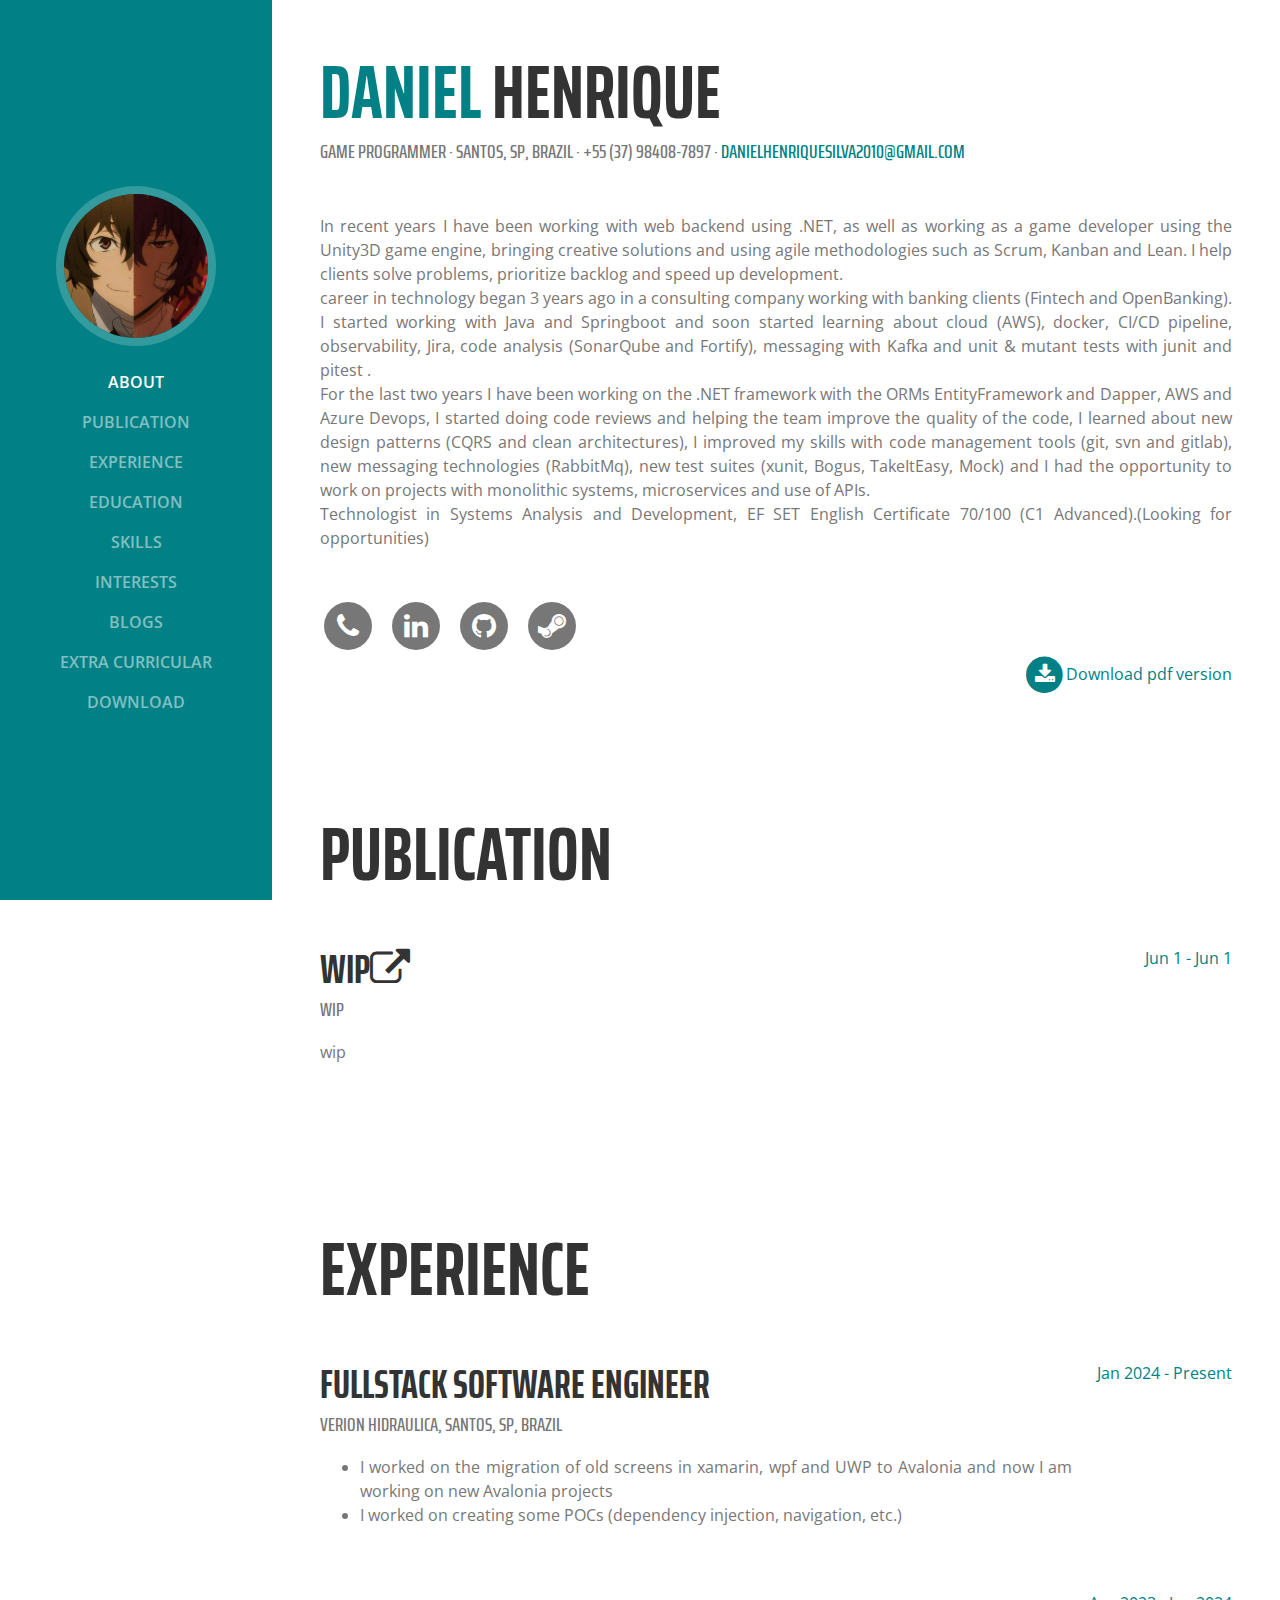
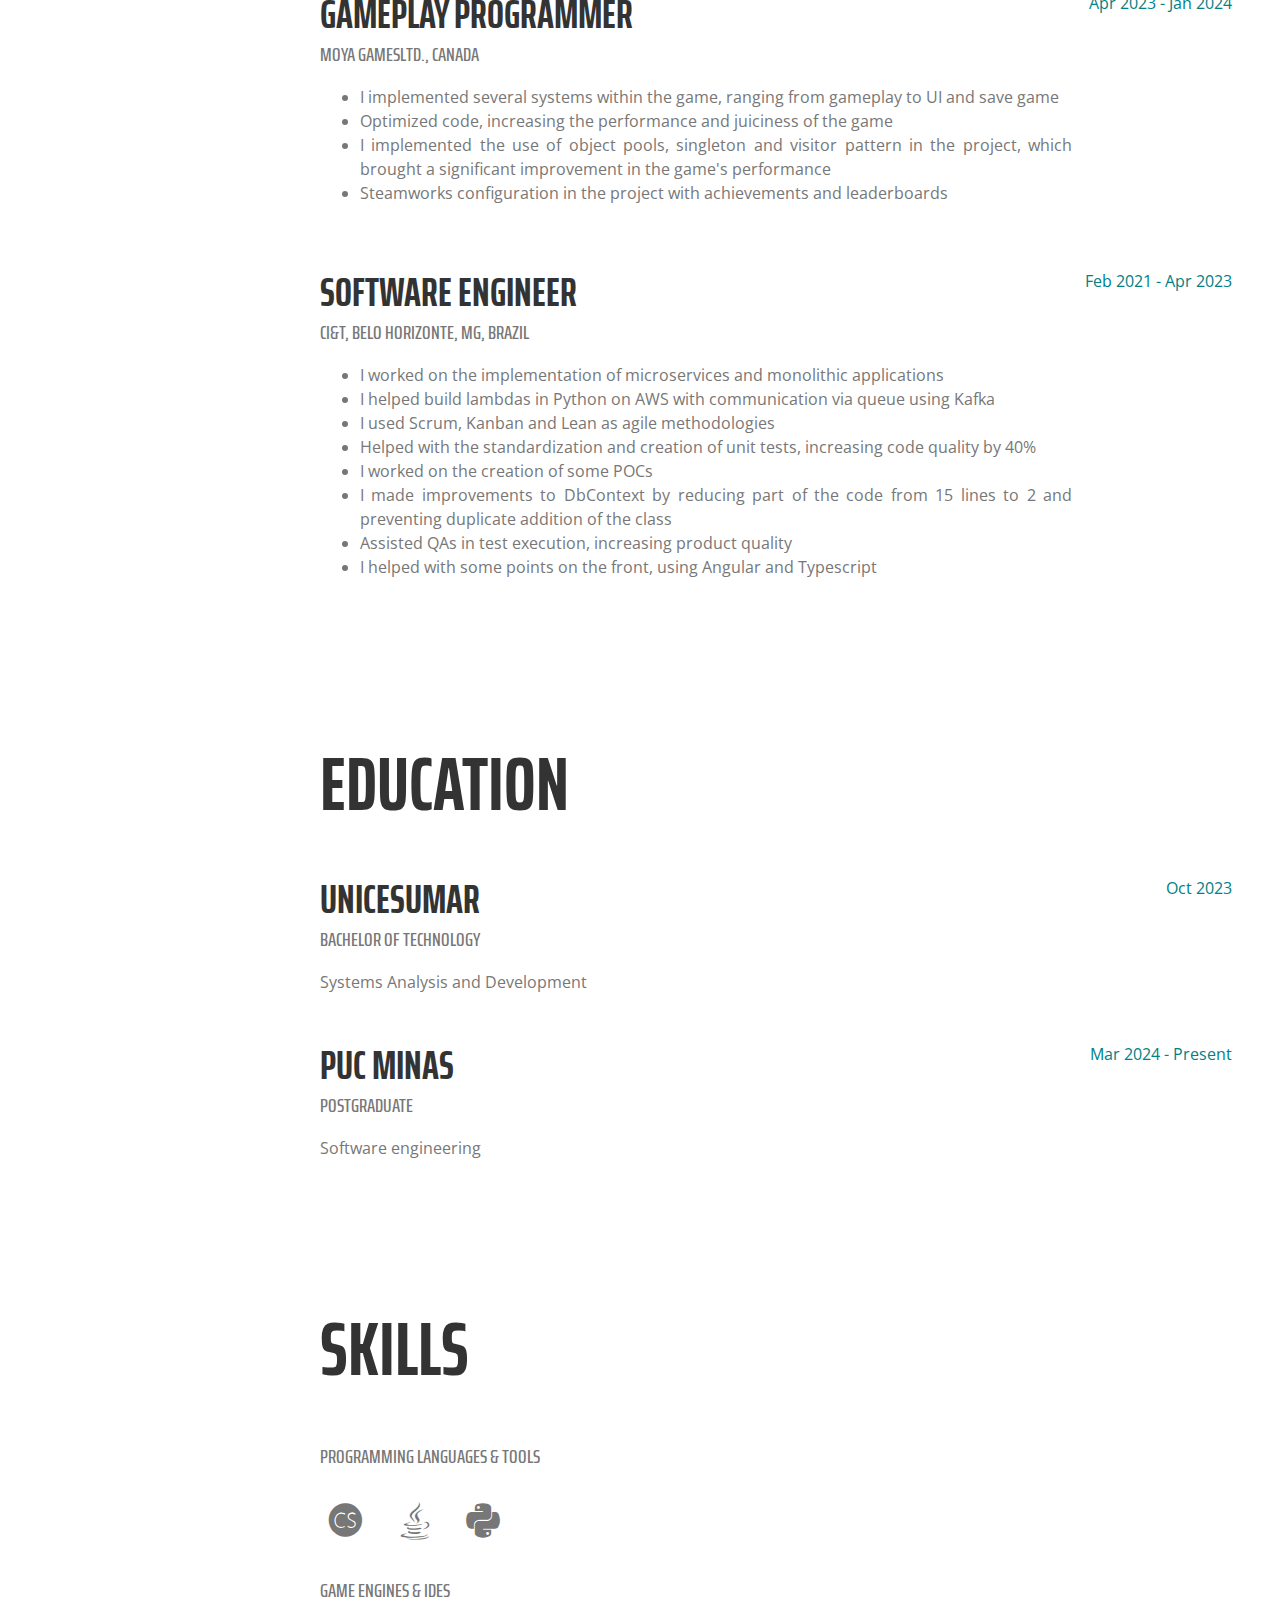
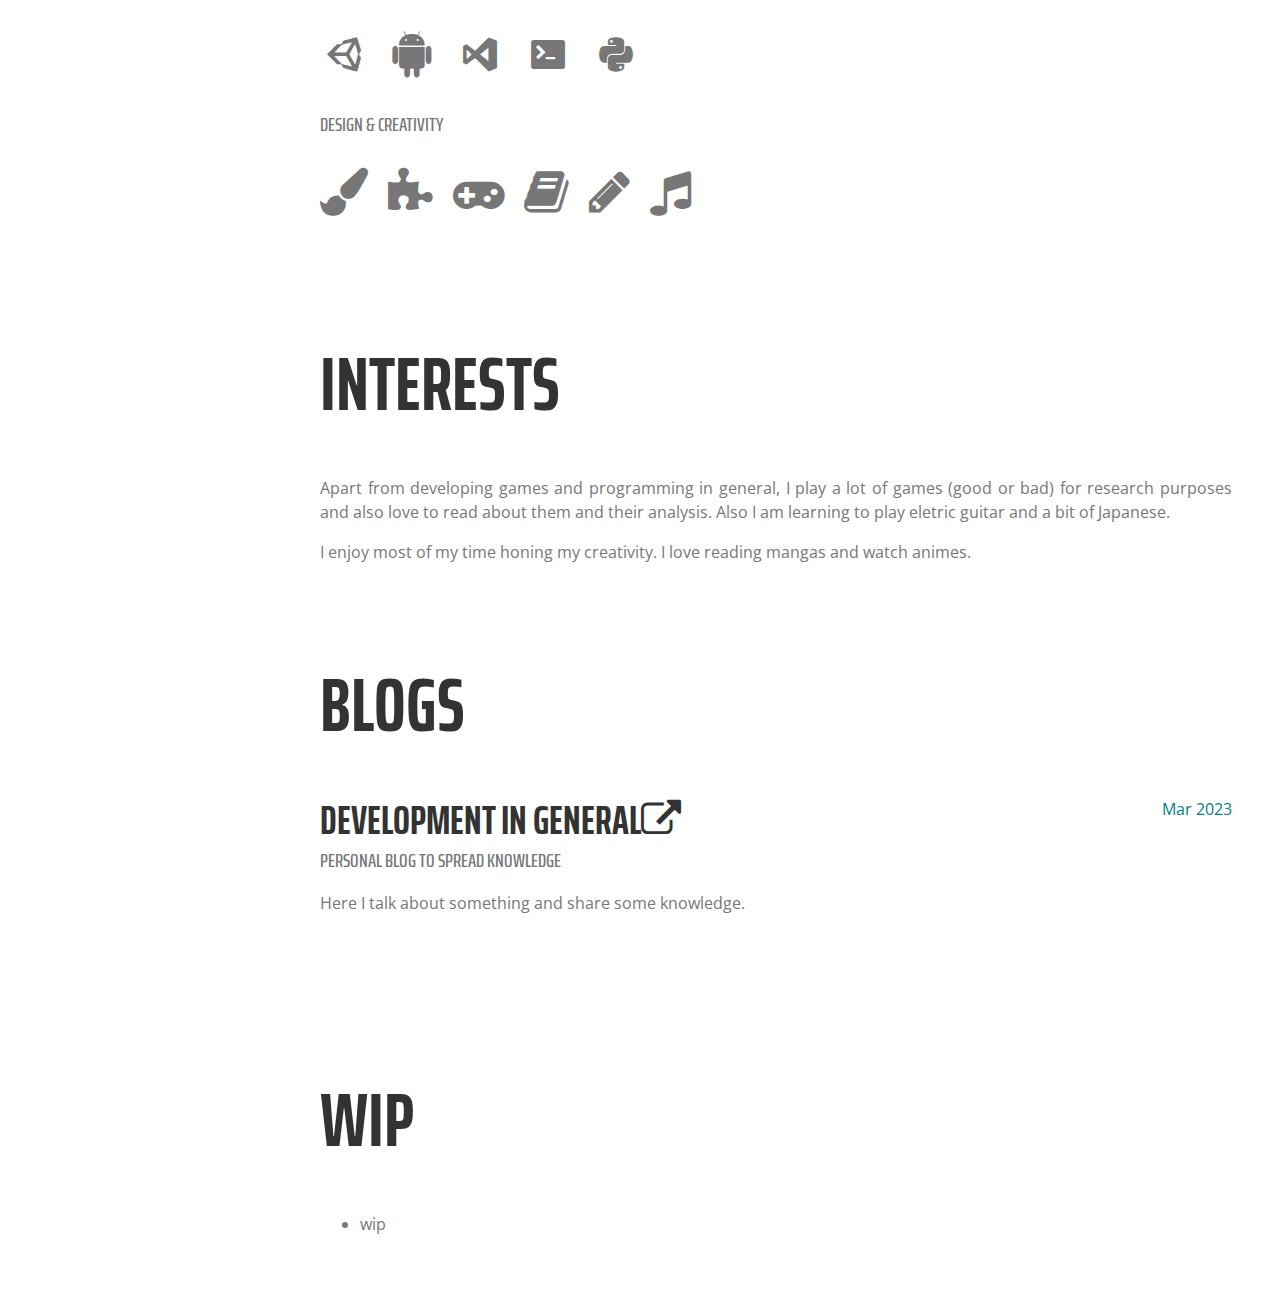
==== commit 9a4d6ae6: "try to fix layout" ====
--- a/resume/index.html
+++ b/resume/index.html
@@ -33,7 +33,7 @@
 
     <nav class="navbar navbar-expand-lg navbar-dark bg-primary fixed-top" id="sideNav">
       <a class="navbar-brand js-scroll-trigger" target="_parent"  href="..">
-        <span class="d-block d-lg-none">Neeraj S.Thakur</span>
+        <span class="d-block d-lg-none">Daniel Henrique</span>
         <span class="d-none d-lg-block">
           <img class="img-fluid img-profile rounded-circle mx-auto mb-2" src="../img/dazai.jpg"  alt="Daniel Henrique, Game Programmer" title="Daniel Henrique">
         </span>
@@ -80,8 +80,8 @@
         <div class="my-auto">
           <a target="_parent"  href="..">
             <h1 class="mb-0">
-              <span class="text-primary">Neeraj</span>
-              S.Thakur
+              <span class="text-primary">Daniel</span>
+              Henrique
             </h1>
           </a>
           <div class="subheading mb-5">Game Programmer · Santos, SP, Brazil · +55 (37) 98408-7897 ·
